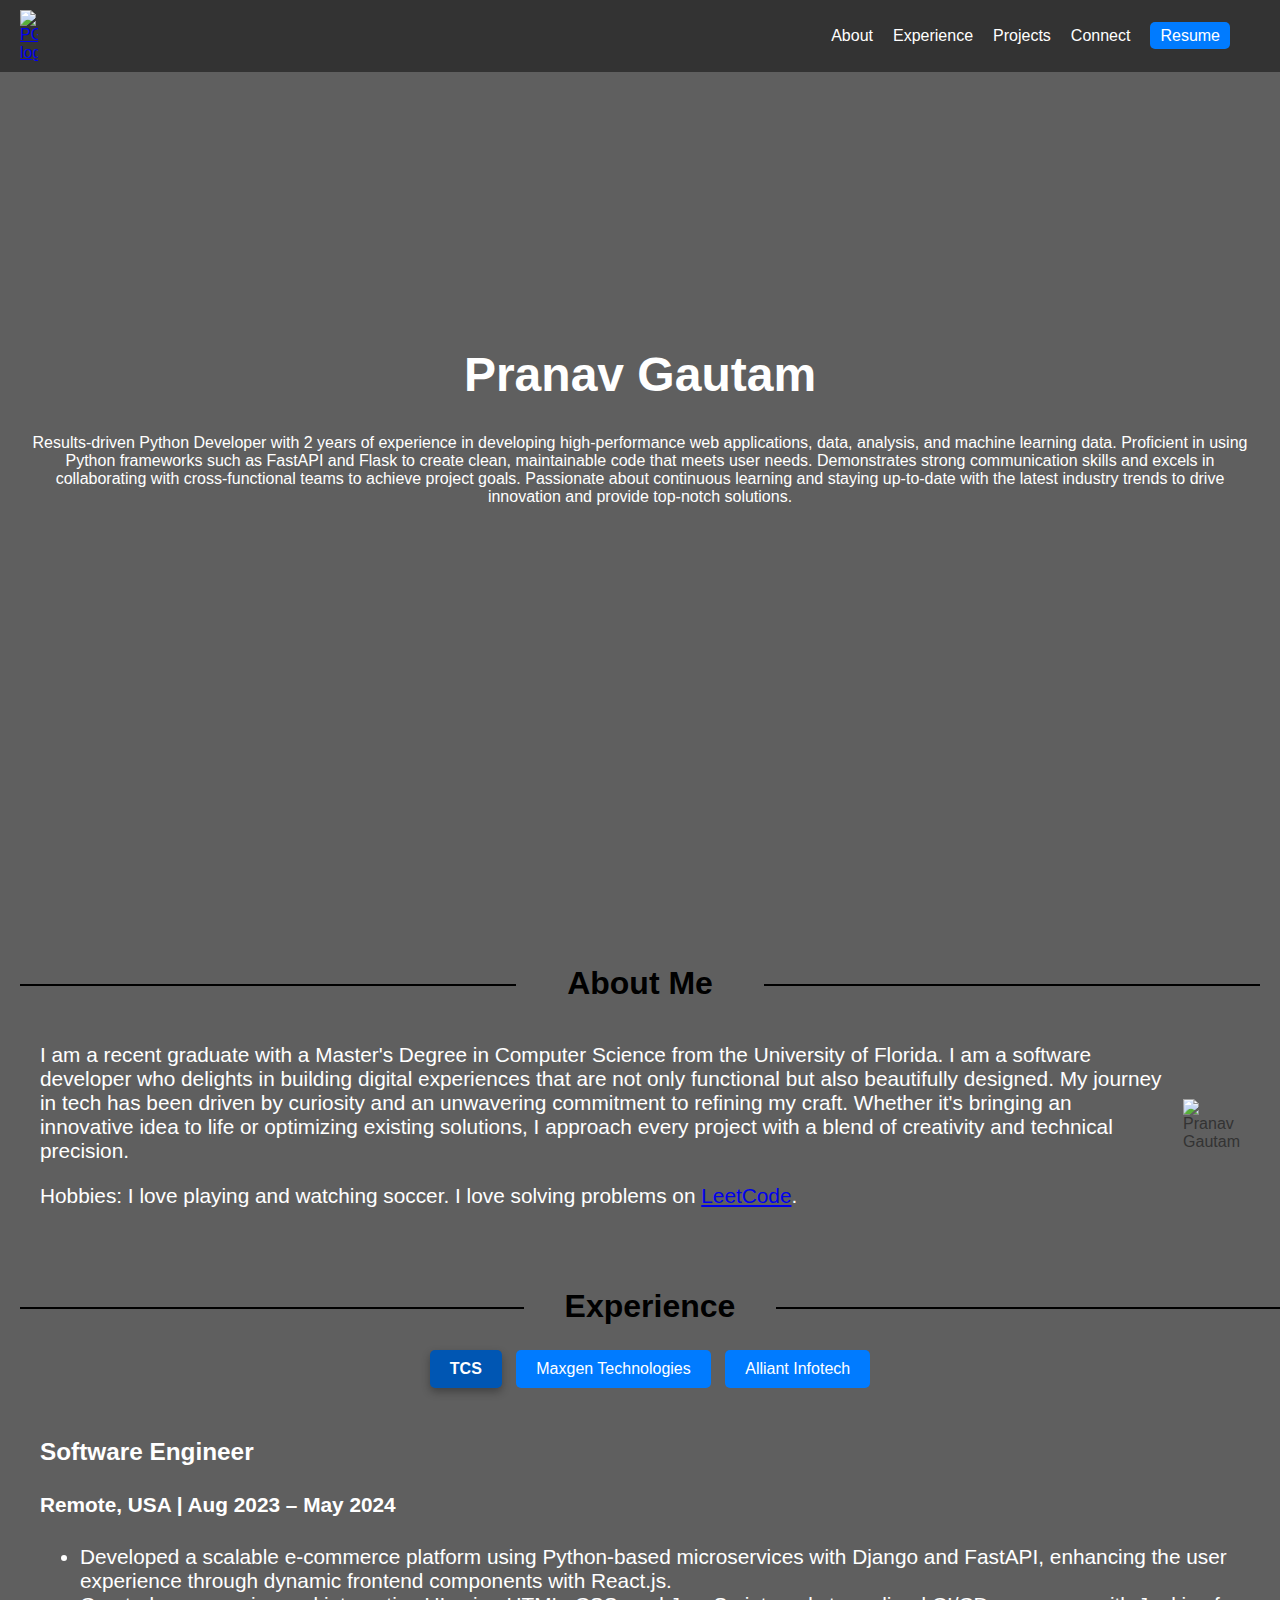
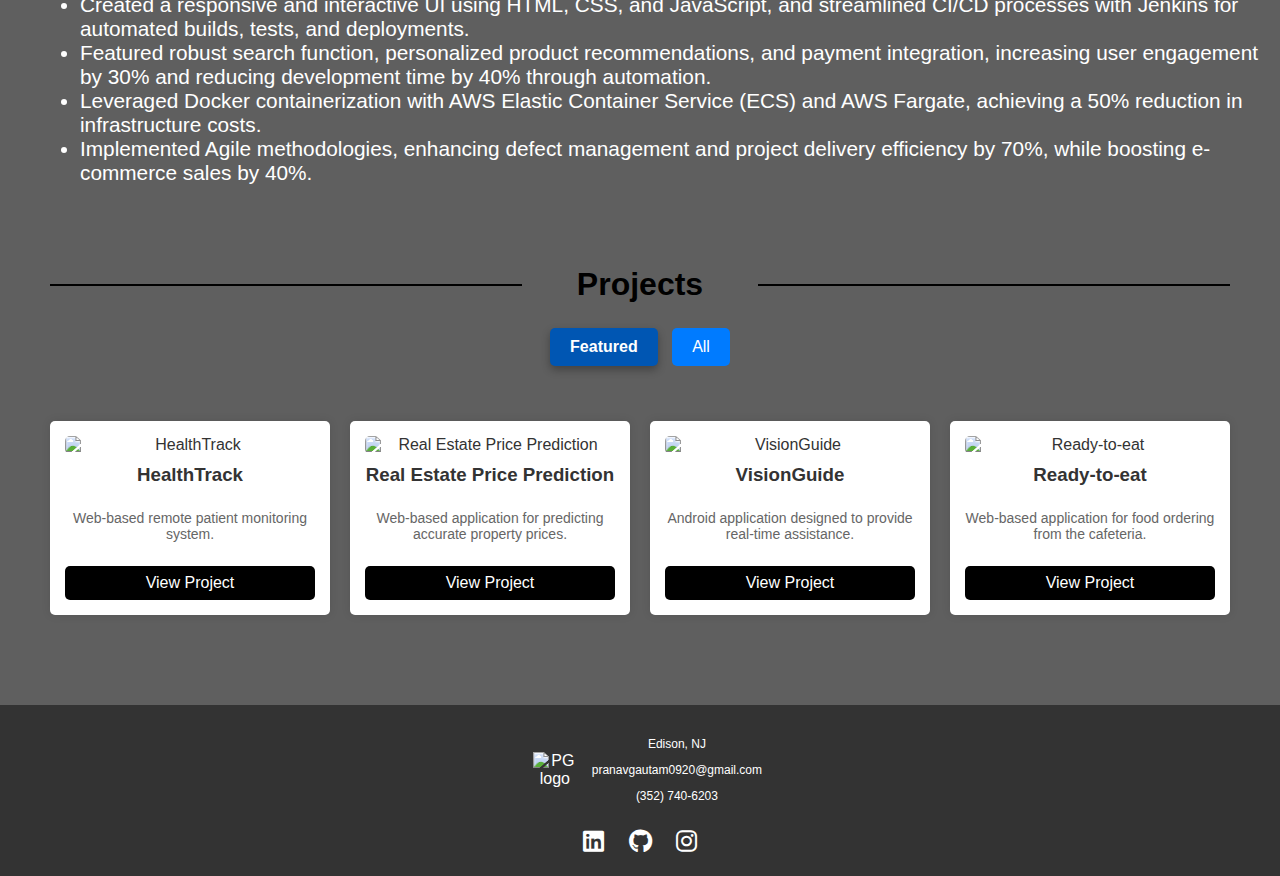
==== index.html @ 59b7bc76 "Added code and resume" ====
<!DOCTYPE html>
<html lang="en">
<head>
    <meta charset="UTF-8">
    <meta name="viewport" content="width=device-width, initial-scale=1.0">
    <title>Pranav Gautam</title>
    <link rel="stylesheet" href="styles.css">
    <link rel="stylesheet" href="https://cdnjs.cloudflare.com/ajax/libs/font-awesome/6.0.0-beta3/css/all.min.css">
    <link rel="icon" type="image/png" href="images/logo.png">
    <script src="scripts.js" defer></script>
    <script>
        // Define experience and projects content as a script
        const experiences = {
            tcs: `
                <div>
                    <h3>Software Engineer</h3>
                    <h4>Remote, USA | Aug 2023 – May 2024</h4>
                    <ul>
                        <li>Developed a scalable e-commerce platform using Python-based microservices with Django and FastAPI, enhancing the user experience through dynamic frontend components with React.js.</li>
                        <li>Created a responsive and interactive UI using HTML, CSS, and JavaScript, and streamlined CI/CD processes with Jenkins for automated builds, tests, and deployments.</li>
                        <li>Featured robust search function, personalized product recommendations, and payment integration, increasing user engagement by 30% and reducing development time by 40% through automation.</li>
                        <li>Leveraged Docker containerization with AWS Elastic Container Service (ECS) and AWS Fargate, achieving a 50% reduction in infrastructure costs.</li>
                        <li>Implemented Agile methodologies, enhancing defect management and project delivery efficiency by 70%, while boosting e-commerce sales by 40%.</li>
                    </ul>
                </div>
            `
        };

        document.addEventListener("DOMContentLoaded", function () {
            const experienceDetails = document.getElementById("experience-details");
            const projectDetails = document.getElementById("project-details");

            // Set default content for experience and projects
            experienceDetails.innerHTML = experiences.tcs; // Default experience
            projectDetails.innerHTML = projects.featured; // Default project

            // Event listeners for buttons
            const experienceButtons = document.querySelectorAll(".experience-btn");
            experienceButtons.forEach(button => {
                button.addEventListener("click", () => {
                    const experience = button.getAttribute("data-experience");
                    experienceDetails.innerHTML = experiences[experience] || "";
                });
            });

            const projectTabs = document.querySelectorAll(".project-tab");
            projectTabs.forEach(tab => {
                tab.addEventListener("click", () => {
                    const project = tab.getAttribute("data-project");
                    projectDetails.innerHTML = projects[project] || "";
                });
            });
        });
    </script>
</head>

<body>
    <header id="main-header">
        <!-- <a href="#top" id="logo">PG</a> -->
        <a href="#top"><img id="logo-img" src="images/logo.png" alt="PG logo"/></a>
        <nav>
            <ul>
                <li><a href="#about">About</a></li>
                <li><a href="#experience">Experience</a></li>
                <li><a href="#projects">Projects</a></li>
                <li><a href="connect.html">Connect</a></li>
                <li><a href="Pranav_Gautam_Resume.pdf" target="_blank" class="btn">Resume</a></li>
            </ul>
        </nav>
    </header>

    <main id="main-content">
        <section id="intro">
            <video autoplay muted loop id="background-video">
                <source src="videos/python-code.mp4" type="video/mp4">
                Your browser does not support the video tag.
            </video>
            <div class="intro-content">
                <h1>Pranav Gautam</h1>
                <p>Results-driven Python Developer with 2 years of experience in developing high-performance web applications, data, analysis, and machine learning data. Proficient in using Python frameworks such as FastAPI and Flask to create clean, maintainable code that meets user needs. Demonstrates strong communication skills and excels in collaborating with cross-functional teams to achieve project goals. Passionate about continuous learning and staying up-to-date with the latest industry trends to drive innovation and provide top-notch solutions.</p>
            </div>
        </section>

        <section id="about">
            <h2>About Me</h2>
            <div class="about-content">
                <div class="about-text">
                    <p>I am a recent graduate with a Master's Degree in Computer Science from the University of Florida. I am a software developer who delights in building digital experiences that are not only functional but also beautifully designed. My journey in tech has been driven by curiosity and an unwavering commitment to refining my craft. Whether it's bringing an innovative idea to life or optimizing existing solutions, I approach every project with a blend of creativity and technical precision.</p>
                    <p>Hobbies: I love playing and watching soccer. I love solving problems on <a href="https://leetcode.com/pranav_gautam9" target="_blank">LeetCode</a>.</p>
                </div>
                <div class="about-image">
                    <img src="images/headshot.png" alt="Pranav Gautam">
                </div>
            </div>
        </section>

        <section id="experience">
            <h2>Experience</h2>
            <div class="experience-nav">
                <button id="experience-tcs" class="experience-btn active" data-experience="tcs">TCS</button>
                <button id="experience-maxgen" class="experience-btn" data-experience="maxgen">Maxgen Technologies</button>
                <button id="experience-alliant" class="experience-btn" data-experience="alliant">Alliant Infotech</button>
            </div>
            <div id="experience-details">
                <!-- Default content set by inline JavaScript -->
            </div>
        </section>

        <section id="projects">
            
            <h2>Projects</h2>
                <div class="projects-buttons">
                    <button id="featured-projects-button" class="active">Featured</button>
                    <button id="all-projects-button">All</button>
                </div>
                    
                <!-- Featured Projects Section -->
                <div id="featured-projects" class="projects-grid">
                    <div class="project-card">
                        <img src="images/healthtrack.jpg" alt="HealthTrack">
                        <h3>HealthTrack</h3>
                        <p>Web-based remote patient monitoring system.</p>
                        <a href="https://github.com/pranav-gautam/healthtrack" target="_blank">View Project</a>
                    </div>
                    <div class="project-card">
                        <img src="images/realestate.jpg" alt="Real Estate Price Prediction">
                        <h3>Real Estate Price Prediction</h3>
                        <p>Web-based application for predicting accurate property prices.</p>
                        <a href="https://github.com/pranav-gautam/real-estate-price-prediction" target="_blank">View Project</a>
                    </div>
                    <div class="project-card">
                        <img src="images/visionguide.avif" alt="VisionGuide">
                        <h3>VisionGuide</h3>
                        <p>Android application designed to provide real-time assistance.</p>
                        <a href="https://github.com/pranav-gautam/visionguide" target="_blank">View Project</a>
                    </div>
                    <div class="project-card">
                        <img src="images/readytoeat.jpg" alt="Ready-to-eat">
                        <h3>Ready-to-eat</h3>
                        <p>Web-based application for food ordering from the cafeteria.</p>
                        <a href="https://github.com/pranav-gautam/ready-to-eat" target="_blank">View Project</a>
                    </div>
                </div>
                    
                <!-- All Projects Section -->
                <div id="all-projects" class="projects-grid" style="display: none;">
                    <div class="project-card">
                        <img src="images/healthtrack.jpg" alt="HealthTrack">
                        <h3>HealthTrack</h3>
                        <p>Web-based remote patient monitoring system.</p>
                        <a href="https://github.com/pranav-gautam/healthtrack" target="_blank">View Project</a>
                    </div>
                    <div class="project-card">
                        <img src="images/gatortaxi.png" alt="GatorTaxi">
                        <h3>GatorTaxi</h3>
                        <p>Software to efficiently manage ride requests.</p>
                        <a href="https://github.com/pranav-gautam/gator-taxi" target="_blank">View Project</a>
                    </div>
                    <div class="project-card">
                        <img src="images/twitterclone.png" alt="Twitter Clone">
                        <h3>Twitter Clone</h3>
                        <p>Social-media platform designed to emulate the functionality of Twitter.</p>
                        <a href="https://github.com/pranav-gautam/twitter-clone" target="_blank">View Project</a>
                    </div>
                    <div class="project-card">
                        <img src="images/bitcoinminer.png" alt="Bitcoin Miner">
                        <h3>Bitcoin Miner</h3>
                        <p>A distributed computing program to stress test a bitcoin mining server.</p>
                        <a href="https://github.com/pranav-gautam/bitcoin-miner" target="_blank">View Project</a>
                    </div>
                    <div class="project-card">
                        <img src="images/realestate.jpg" alt="Real Estate Price Prediction">
                        <h3>Real Estate Price Prediction</h3>
                        <p>Web-based application for predicting accurate property prices.</p>
                        <a href="https://github.com/pranav-gautam/real-estate-price-prediction" target="_blank">View Project</a>
                    </div>
                    <div class="project-card">
                        <img src="images/visionguide.avif" alt="VisionGuide">
                        <h3>VisionGuide</h3>
                        <p>Android application designed to provide real-time assistance.</p>
                        <a href="https://github.com/pranav-gautam/visionguide" target="_blank">View Project</a>
                    </div>
                    <div class="project-card">
                        <img src="images/readytoeat.jpg" alt="Ready-to-eat">
                        <h3>Ready-to-eat</h3>
                        <p>Web-based application for food ordering from the cafeteria.</p>
                        <a href="https://github.com/pranav-gautam/ready-to-eat" target="_blank">View Project</a>
                    </div>
                    <div class="project-card">
                        <img src="images/coursecalendar.jpg" alt="Course Calendar">
                        <h3>Course Calendar</h3>
                        <p>Web application for students to manage class schedules.</p>
                        <a href="https://github.com/pranav-gautam/coursecalendar" target="_blank">View Project</a>
                    </div>
                </div>
        </section>
    </main>


    <footer>
        <div class="footer-container">
            <div class="footer-card">
                <!-- <a id="footer-logo">PG</a> -->
                <img id="footer-logo-img" src="images/logo.png" alt="PG logo"/>
            </div>
            <div class="footer-card">
                <p>Edison, NJ</p>
                <p>pranavgautam0920@gmail.com</p>
                <p>(352) 740-6203</p>
            </div>
        </div>
        <div class="footer-social-links">
            <a href="https://www.linkedin.com/in/pranav-gautam9/" target="_blank" aria-label="LinkedIn"><i class="fab fa-linkedin"></i></a>
            <a href="https://github.com/pranav-gautam" target="_blank" aria-label="GitHub"><i class="fab fa-github"></i></a>
            <a href="https://www.instagram.com/pranav_gautam/" target="_blank" aria-label="Instagram"><i class="fab fa-instagram"></i></a>
        </div>
    </footer>
</body>
</html>
---- styles.css ----
/* General styles */
body {
    font-family: Arial, sans-serif;
    margin: 0;
    padding: 0;
    color: #333;
    background-color: #5f5f5f;
    overflow-x: hidden; /* Prevent horizontal scrollbar */
}

header {
    position: fixed;
    top: 0;
    width: 100%;
    display: flex;
    justify-content: space-between;
    align-items: center;
    padding: 10px 20px;
    background-color: #333;
    color: #fff;
    z-index: 1000;
    box-sizing: border-box;
}

header a#logo{
    text-decoration: none;
    color: #fff;
    font-size: 36px;
}

footer a#footer-logo{
    text-decoration: none;
    color: #FFF;
    font-size: 48px;
}

#logo-img{
    max-width: 25%;
    max-height: 22.5%
}

#footer-logo-img{
    max-width: 60%;
    max-height: 60%   
}

nav {
    display: flex;
    justify-content: flex-end;
    align-items: center;
    flex-grow: 1;
    margin-right: 20px;
}

nav ul {
    list-style-type: none;
    margin: 0;
    padding: 0;
    display: flex;
}

nav ul li {
    margin: 0 10px;
}

nav ul li a {
    text-decoration: none;
    color: #fff;
}

nav ul li .btn {
    background-color: #007bff;
    color: #fff;
    padding: 5px 10px;
    border-radius: 5px;
}

main {
    padding: 0;
}

main section {
    margin-bottom: 40px;
    padding-left: 20px; /* Added padding for left side */
}

h1, h2 {
    color: #333;
}

#intro {
    position: relative;
    text-align: center;
    padding: 0;
    color: #fff;
    height: 100vh;
    width: 100vw;
    overflow: hidden;
    margin: 0;
    display: flex;
    align-items: center;
    justify-content: center;
}

#background-video {
    position: absolute;
    top: 0;
    left: 0;
    width: 100%;
    height: 100%;
    object-fit: cover;
    opacity: 0.75;
    z-index: -1;
}

.intro-content {
    position: relative;
    z-index: 1;
    padding: 20px;
    border-radius: 10px;
    margin-top: -5%; 
}

.intro-content h1 {
    color: #fff;
    font-size: 3rem;
}

#about {
    padding: 40px 20px;
    margin-top: 5px;
    align-items: center;
    justify-content: space-between;
    flex-wrap: wrap; 
    margin-bottom: 20px;
}

.about-content {
    display: flex;
    align-items: center;
    justify-content: space-between;
    width: 100%;
    margin-left: 20px;
}

.about-text {
    color: #fff; 
    font-size: 130%;
}

.about-image {
    max-width: 20%;
    margin-left: 20px; 
    margin-right: 40px; 
}

.about-image img {
    width: 100%;
    height: auto;
}

.social-links a, .footer-social-links a {
    color: #333;
    text-decoration: none;
    font-size: 24px;
    margin: 0 10px;
}

social-links a:hover, .footer-social-links a:hover {
    color: #007bff;
}

footer {
    text-align: center;
    padding: 20px;
    background-color: #333; /* Footer background color */
    color: #fff; /* Text color */
}

footer #footer-logo {
    text-decoration: none;
    color: #fff;
    font-size: 24px;
}

footer .footer-social-links a {
    color: #fff; /* Icon color */
    text-decoration: none;
    font-size: 24px;
    margin: 0 10px;
}

footer .footer-social-links a:hover {
    color: #007bff; /* Icon color on hover */
}

@media (max-width: 768px) {
    footer {
        padding: 10px;
    }

    footer .footer-social-links a {
        font-size: 20px;
    }
}

/* Contact form */
#contact-form {
    max-width: 600px;
    margin: 0 auto;
    text-align: left;
}

#contact-form form {
    display: flex;
    flex-direction: column;
}

#contact-form label {
    text-align: left;
}

#contact-form input, #contact-form textarea {
    margin-bottom: 10px;
    padding: 10px;
    border: 1px solid #ccc;
    border-radius: 5px;
}

#contact-form button.btn {
    background-color: #007bff;
    color: #fff;
    padding: 10px;
    border: none;
    border-radius: 5px;
    cursor: pointer;
    width: 100px;
}

#contact-form button.btn:hover {
    background-color: #0056b3;
}

@media screen and (max-width: 768px) {
    header {
        flex-direction: column;
    }

    nav {
        flex-direction: column;
    }

    .intro-content {
        padding: 10px;
    }

    #intro {
        height: auto;
    }
}

/* Centralized and styled headings */
#about h2, #experience h2, #projects h2 {
    position: relative;
    text-align: center;
    margin: 20px 0; /* Adjust top and bottom margins */
    font-size: 200%; /* Increase font size by 200% */
    color: #000; /* Heading color */
}

/* Add lines before and after the heading */
#about h2::before,
#about h2::after,
#experience h2::before,
#experience h2::after,
#projects h2::before,
#projects h2::after {
    content: "";
    position: absolute;
    top: 50%;
    width: 40%; /* Adjust line width as needed */
    height: 2px; /* Line thickness */
    background: #000; /* Line color */
}

#about h2::before,
#experience h2::before,
#projects h2::before {
    left: 0;
}

#about h2::after,
#experience h2::after,
#projects h2::after {
    right: 0;
}

/* Styles for Experience and Projects content */
#experience-details, #project-details {
    color: #fff; 
    font-size: 130%;
    padding: 20px;
}

/* General button styling */
button.experience-btn{
    background-color: #007bff; /* Button background color */
    color: #fff; /* Button text color */
    border: none;
    padding: 10px 20px;
    margin: 5px;
    border-radius: 5px;
    cursor: pointer;
    font-size: 16px;
    transition: background-color 0.3s, box-shadow 0.3s;
}

button.experience-btn:hover,
button.project-tab:hover {
    background-color: #0056b3; /* Darker shade on hover */
    box-shadow: 0 4px 8px rgba(0, 0, 0, 0.2); /* Shadow on hover */
}

/* Active button styling */
button.active {
    background-color: #0056b3; /* Different color for active button */
    font-weight: bold;
    box-shadow: 0 4px 8px rgba(0, 0, 0, 0.3); /* Enhanced shadow for active state */
}

#projects {
    padding: 50px;
}

.projects-buttons {
    text-align: center;
    margin-bottom: 20px;
}

.projects-buttons button {
    padding: 10px 20px;
    margin: 5px;
    border: none;
    background-color: #007BFF;
    color: white;
    cursor: pointer;
    font-size: 16px;
    border-radius: 5px;
}

.projects-buttons button.active {
    background-color: #0056b3;
}

.projects-grid {
    display: grid;
    grid-template-columns: repeat(auto-fill, minmax(250px, 1fr));
    gap: 20px;
}

.project-card {
    display: flex;
    flex-direction: column;
    justify-content: space-between;
    background-color: #ffffff;
    padding: 15px;
    border-radius: 5px;
    box-shadow: 0 0 10px rgba(0, 0, 0, 0.1);
    text-align: center;
    margin-top: 30px;
}

.project-card img {
    max-width: 100%;
    height: auto;
    border-radius: 5px;
}

.project-card h3 {
    margin: 10px 0;
}

.project-card p {
    font-size: 14px;
    color: #666666;
}

.project-card a {
    display: inline-block;
    margin-top: 10px;
    padding: 8px 16px;
    background-color: #000;
    color: white;
    text-decoration: none;
    border-radius: 5px;
}

.project-card a:hover {
    background-color: #0056b3;
}

#projects {
    padding-top: 0px; /* Reduce padding to decrease gap */
    margin-top: 0; /* Remove any unnecessary margin */
}

.experience-nav{
    text-align: center;
}

.footer-container {
    display: flex;
    justify-content: center;
    align-items: center;
    margin-bottom: 13px;
}

.footer-card {
    text-align: center;
}

.connect-container{
    display: flex;
    justify-content: center;
    align-items: center;
    gap: 50px; 

}

.connect-card{
    text-align: left;
}

.connect-card form{
    width: 300px;
}

.footer-card p{
    font-size: 12px;
}

#connect-content {
    color: #FFF;
    padding-top: 80px; 
    margin-bottom: 80px; 
}

#form-label {
    margin-bottom: 10px;
}
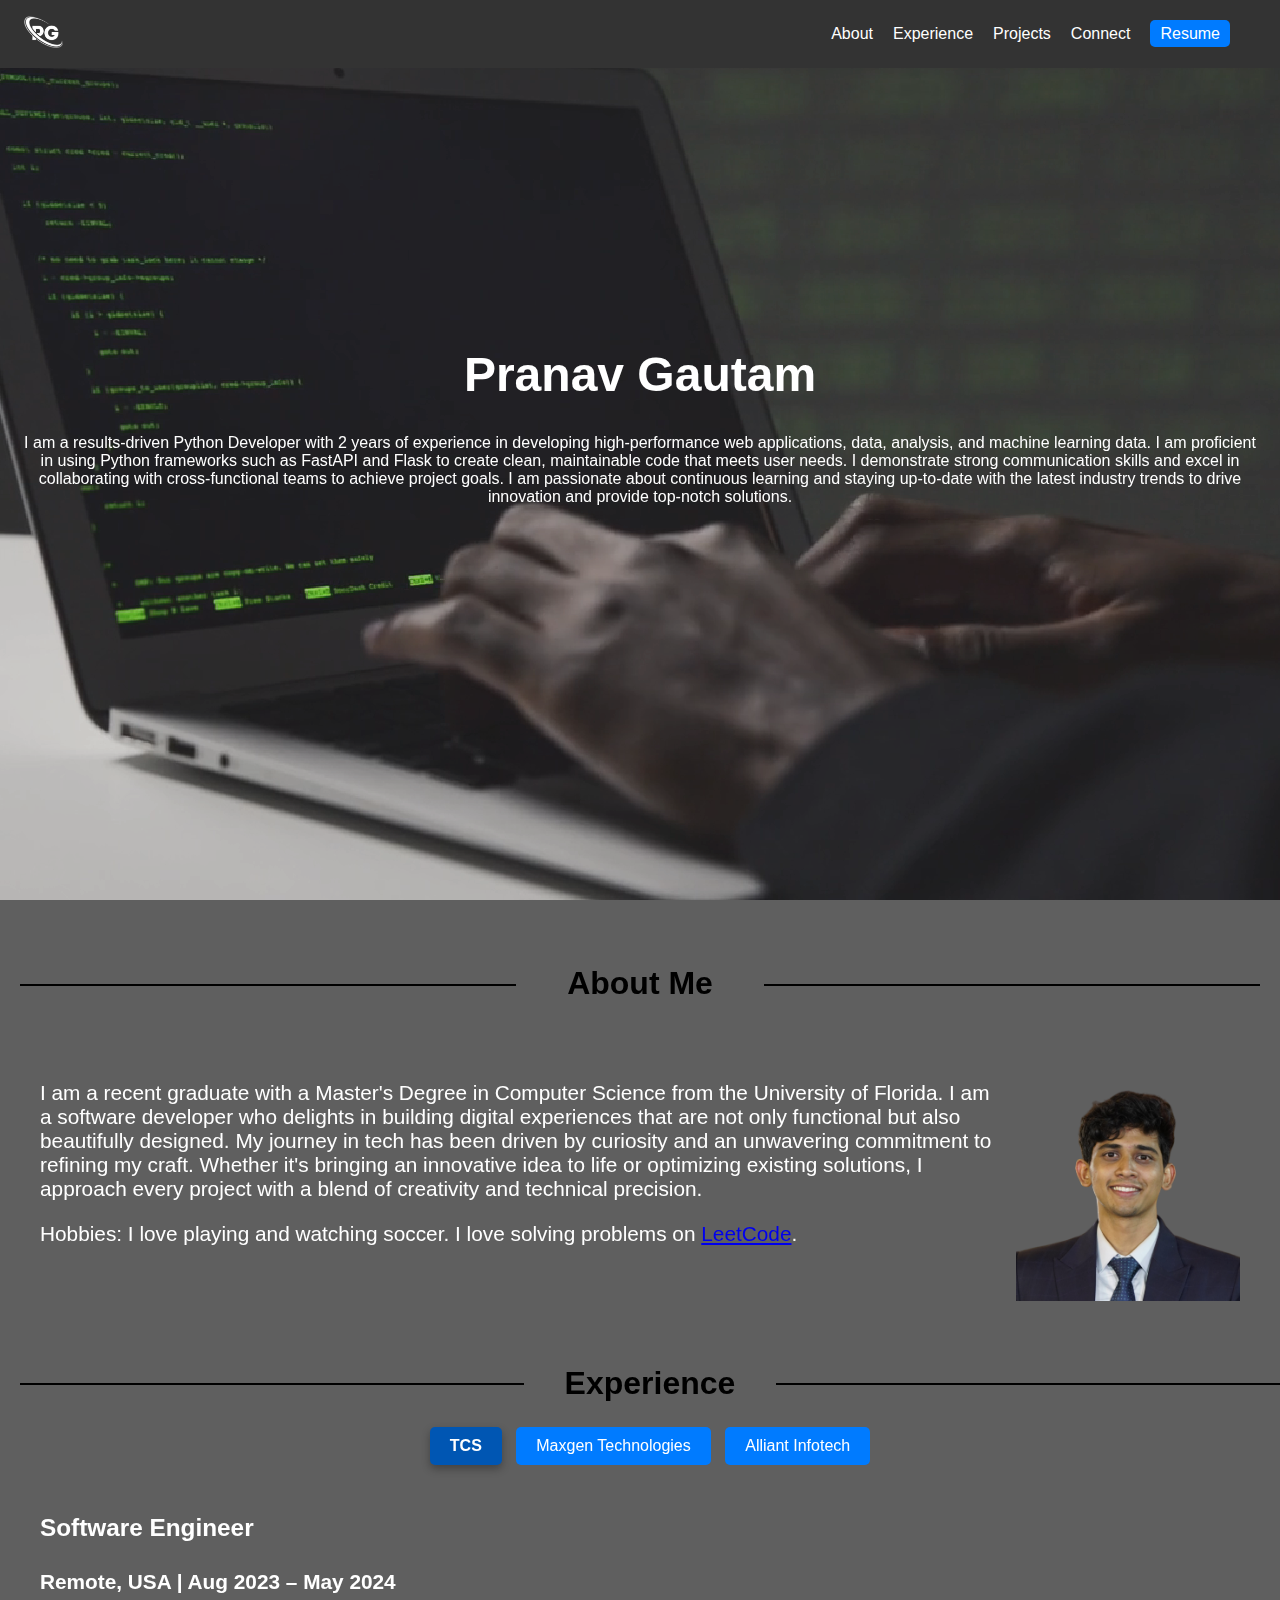
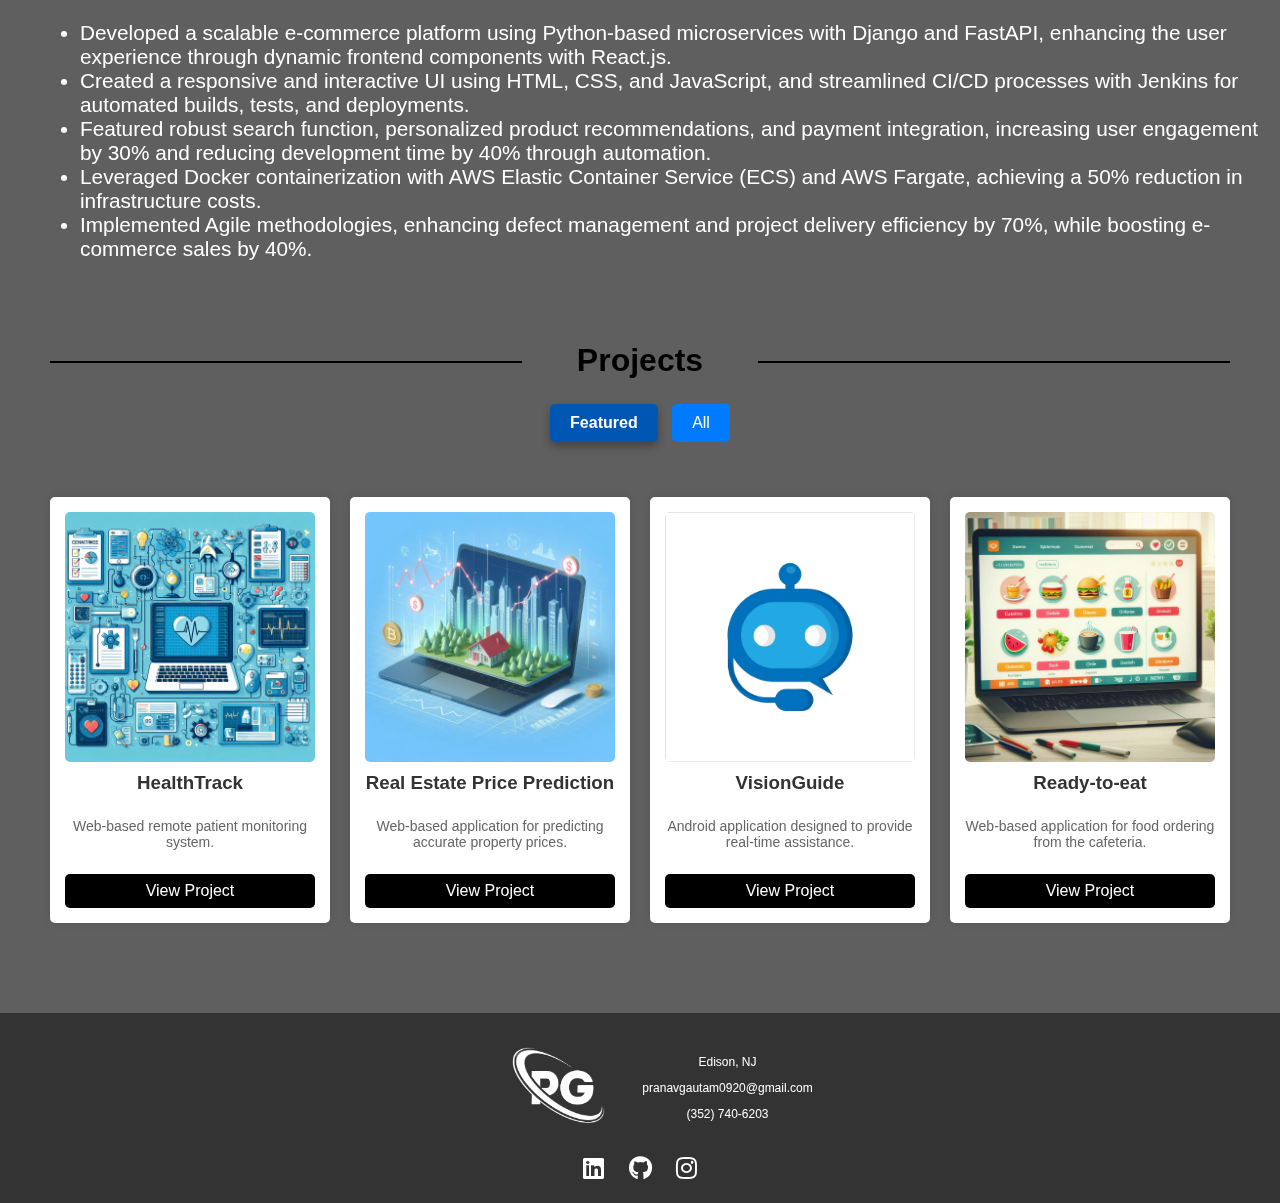
==== commit d0a60a22: "Updated summary in main" ====
--- a/index.html
+++ b/index.html
@@ -77,7 +77,7 @@
             </video>
             <div class="intro-content">
                 <h1>Pranav Gautam</h1>
-                <p>Results-driven Python Developer with 2 years of experience in developing high-performance web applications, data, analysis, and machine learning data. Proficient in using Python frameworks such as FastAPI and Flask to create clean, maintainable code that meets user needs. Demonstrates strong communication skills and excels in collaborating with cross-functional teams to achieve project goals. Passionate about continuous learning and staying up-to-date with the latest industry trends to drive innovation and provide top-notch solutions.</p>
+                <p>I am a results-driven Python Developer with 2 years of experience in developing high-performance web applications, data, analysis, and machine learning data. I am proficient in using Python frameworks such as FastAPI and Flask to create clean, maintainable code that meets user needs. I demonstrate strong communication skills and excel in collaborating with cross-functional teams to achieve project goals. I am passionate about continuous learning and staying up-to-date with the latest industry trends to drive innovation and provide top-notch solutions.</p>
             </div>
         </section>
 
--- a/styles.css
+++ b/styles.css
@@ -66,6 +66,7 @@
 nav ul li a {
     text-decoration: none;
     color: #fff;
+    transition: color 0.3s ease, transform 0.3s ease;
 }
 
 nav ul li .btn {
@@ -73,6 +74,23 @@
     color: #fff;
     padding: 5px 10px;
     border-radius: 5px;
+}
+
+nav ul li a:hover {
+    color: #007bff; /* Change text color on hover */
+    transform: scale(1.1); /* Slightly enlarge the text */
+}
+
+/* Optional: Add a border or underline effect on hover */
+nav ul li a:hover {
+    border-bottom: 2px solid #007bff; /* Add underline effect */
+    padding-bottom: 2px; /* Adjust padding to fit the border */
+}
+
+/* Add hover effect for buttons (if any) */
+nav ul li .btn:hover {
+    background-color: #0056b3; /* Darker shade on hover */
+    transform: scale(1.05); /* Slightly enlarge the button */
 }
 
 main {
@@ -194,15 +212,7 @@
     color: #007bff; /* Icon color on hover */
 }
 
-@media (max-width: 768px) {
-    footer {
-        padding: 10px;
-    }
-
-    footer .footer-social-links a {
-        font-size: 20px;
-    }
-}
+
 
 /* Contact form */
 #contact-form {
@@ -241,13 +251,61 @@
     background-color: #0056b3;
 }
 
-@media screen and (max-width: 768px) {
+/* General mobile styles */
+@media (max-width: 768px) {
+    body {
+        font-size: 16px; /* Adjust base font size */
+    }
+
     header {
         flex-direction: column;
+        align-items: center;
+        padding: 10px;
+    }
+
+
+    header #logo-img,
+    footer #footer-logo-img {
+        display: block;
+        margin: 0 auto;
+    }
+
+    footer {
+        text-align: center;
     }
 
     nav {
-        flex-direction: column;
+        margin-right: 0;
+    }
+
+    nav ul {
+        flex-direction: row;
+        gap: 10px;
+        align-items: center;
+    }
+
+    nav ul li {
+        margin: 5px 0;
+    }
+
+    main {
+        padding: 0;
+        margin-top: 75px; /* Adjust this value based on header height */
+    }
+
+    #background-video {
+        position: absolute;
+        top: 0;
+        left: 0;
+        width: 100%;
+        height: 100%;
+        object-fit: cover;
+        opacity: 0.75;
+        z-index: -1;
+    }
+
+    #connect-card{
+        margin-left: 10px;
     }
 
     .intro-content {
@@ -257,7 +315,263 @@
     #intro {
         height: auto;
     }
-}
+
+    .about-content {
+        flex-direction: column;
+        align-items: center;
+        margin-left: 0;
+    }
+
+    .about-image {
+        max-width: 50%;
+        margin-left: 0;
+        margin-right: 0;
+    }
+
+    .about-text{
+        text-align: center;
+        font-size: 1rem;
+    }
+
+    .social-links a, .footer-social-links a {
+        font-size: 20px;
+    }
+
+    #contact-form {
+        width: 100%;
+        padding: 0 10px;
+    }
+
+    #contact-form button.btn {
+        width: 100%;
+        padding: 12px;
+    }
+
+    .footer-container {
+        flex-direction: column;
+        align-items: center;
+    }
+
+    .connect-container {
+        flex-direction: column;
+    }
+
+    .connect-card {
+        text-align: center;
+    }
+
+    #about h2::before,
+    #about h2::after,
+    #experience h2::before,
+    #experience h2::after,
+    #projects h2::before,
+    #projects h2::after {
+        display: none;
+    }
+
+    #about h2, #experience h2, #projects h2 {
+        text-decoration-line: overline underline; 
+    }
+
+    #experience-details {
+        font-size: 1rem; /* Reduce font size */
+        color: #fff; /* Ensure text color is readable */
+    }
+
+    #experience-details h3 {
+        font-size: 1.4rem; /* Adjust heading size for better readability */
+        margin: 10px 0; /* Add spacing around headings */
+    }
+
+    #experience-details h4 {
+        font-size: 1.2rem; /* Adjust subheading size */
+        margin: 5px 0; /* Add spacing around subheadings */
+    }
+
+    #experience-details ul {
+        font-size: 1rem; /* Adjust list item font size */
+        padding-left: 20px; /* Add padding for list items */
+    }
+
+    #experience-details ul li {
+        margin-bottom: 10px; /* Add spacing between list items */
+    }
+
+    html {
+        scroll-behavior: smooth; /* Smooth scrolling effect */
+    }
+
+    :root {
+        scroll-padding-top: 60px; /* Adjust this value based on the header height */
+    }
+
+    /*.projects-grid {
+        grid-template-columns: repeat(2, 1fr) !important; 
+        gap: 10px; 
+    }*/
+}
+
+/* For very small devices like phones in portrait mode */
+@media (max-width: 480px) {
+    body {
+        font-size: 16px; /* Adjust base font size */
+    }
+
+    header {
+        flex-direction: column;
+        align-items: center;
+        padding: 10px;
+    }
+
+
+    header #logo-img,
+    footer #footer-logo-img {
+        display: block;
+        margin: 0 auto;
+    }
+
+    footer {
+        text-align: center;
+    }
+    
+    nav {
+        margin-right: 0;
+    }
+
+    nav ul {
+        flex-direction: row;
+        gap: 10px;
+        align-items: center;
+    }
+
+    nav ul li {
+        margin: 5px 0;
+    }
+
+    main {
+        padding: 0;
+        margin-top: 75px; /* Adjust this value based on header height */
+    }
+
+    #background-video {
+        position: absolute;
+        top: 0;
+        left: 0;
+        width: 100%;
+        height: 100%;
+        object-fit: cover;
+        opacity: 0.75;
+        z-index: -1;
+    }
+
+    #connect-card{
+        margin-left: 10px;
+    }
+
+    .intro-content {
+        padding: 10px;
+    }
+
+    #intro {
+        height: auto;
+    }
+
+    .about-content {
+        flex-direction: column;
+        align-items: center;
+        margin-left: 0;
+    }
+
+    .about-image {
+        max-width: 50%;
+        margin-left: 0;
+        margin-right: 0;
+    }
+
+    .about-text{
+        text-align: center;
+        font-size: 1rem;
+    }
+
+    .social-links a, .footer-social-links a {
+        font-size: 20px;
+    }
+
+
+    #contact-form {
+        width: 100%;
+        padding: 0 10px;
+    }
+
+    #contact-form button.btn {
+        width: 100%;
+        padding: 12px;
+    }
+
+    .footer-container {
+        flex-direction: column;
+        align-items: center;
+    }
+
+    .connect-container {
+        flex-direction: column;
+    }
+
+    .connect-card {
+        text-align: center;
+    }
+
+    #about h2::before,
+    #about h2::after,
+    #experience h2::before,
+    #experience h2::after,
+    #projects h2::before,
+    #projects h2::after {
+        display: none;
+    }
+
+    #about h2, #experience h2, #projects h2 {
+        text-decoration-line: overline underline; 
+    }
+
+    #experience-details {
+        font-size: 1rem; /* Reduce font size */
+        color: #fff; /* Ensure text color is readable */
+    }
+
+    #experience-details h3 {
+        font-size: 1.4rem; /* Adjust heading size for better readability */
+        margin: 10px 0; /* Add spacing around headings */
+    }
+
+    #experience-details h4 {
+        font-size: 1.2rem; /* Adjust subheading size */
+        margin: 5px 0; /* Add spacing around subheadings */
+    }
+
+    #experience-details ul {
+        font-size: 1rem; /* Adjust list item font size */
+        padding-left: 20px; /* Add padding for list items */
+    }
+
+    #experience-details ul li {
+        margin-bottom: 10px; /* Add spacing between list items */
+    }
+
+    html {
+        scroll-behavior: smooth; /* Smooth scrolling effect */
+    }
+
+    :root {
+        scroll-padding-top: 60px; /* Adjust this value based on the header height */
+    }
+
+    /*.projects-grid {
+        grid-template-columns: repeat(2, 1fr) !important; 
+        gap: 10px; 
+    }*/
+}
+
 
 /* Centralized and styled headings */
 #about h2, #experience h2, #projects h2 {
@@ -315,8 +629,8 @@
     transition: background-color 0.3s, box-shadow 0.3s;
 }
 
-button.experience-btn:hover,
-button.project-tab:hover {
+button.experience-btn:hover
+{
     background-color: #0056b3; /* Darker shade on hover */
     box-shadow: 0 4px 8px rgba(0, 0, 0, 0.2); /* Shadow on hover */
 }
@@ -345,11 +659,17 @@
     color: white;
     cursor: pointer;
     font-size: 16px;
+    transition: background-color 0.3s, box-shadow 0.3s;
     border-radius: 5px;
 }
 
 .projects-buttons button.active {
     background-color: #0056b3;
+}
+
+.projects-buttons button:hover {
+    background-color: #0056b3;
+    box-shadow: 0 4px 8px rgba(0, 0, 0, 0.2);
 }
 
 .projects-grid {
@@ -448,3 +768,35 @@
 #form-label {
     margin-bottom: 10px;
 }
+
+#splash-screen {
+    position: fixed;
+    top: 0;
+    left: 0;
+    width: 100%;
+    height: 100%;
+    background-color: #5f5f5f; /* Gray background */
+    display: flex;
+    justify-content: center;
+    align-items: center;
+    z-index: 9999; /* Ensure splash is above all content */
+    transition: opacity 1s, visibility 1s; /* Transition for fade-out effect */
+}
+
+#splash-screen.hidden {
+    opacity: 0;
+    visibility: hidden;
+}
+
+#logo-splash img {
+    width: 150px; /* Adjust size as needed */
+    height: auto;
+}
+
+html {
+    scroll-behavior: smooth; /* Smooth scrolling effect */
+}
+
+:root {
+    scroll-padding-top: 60px; /* Adjust this value based on the header height */
+}
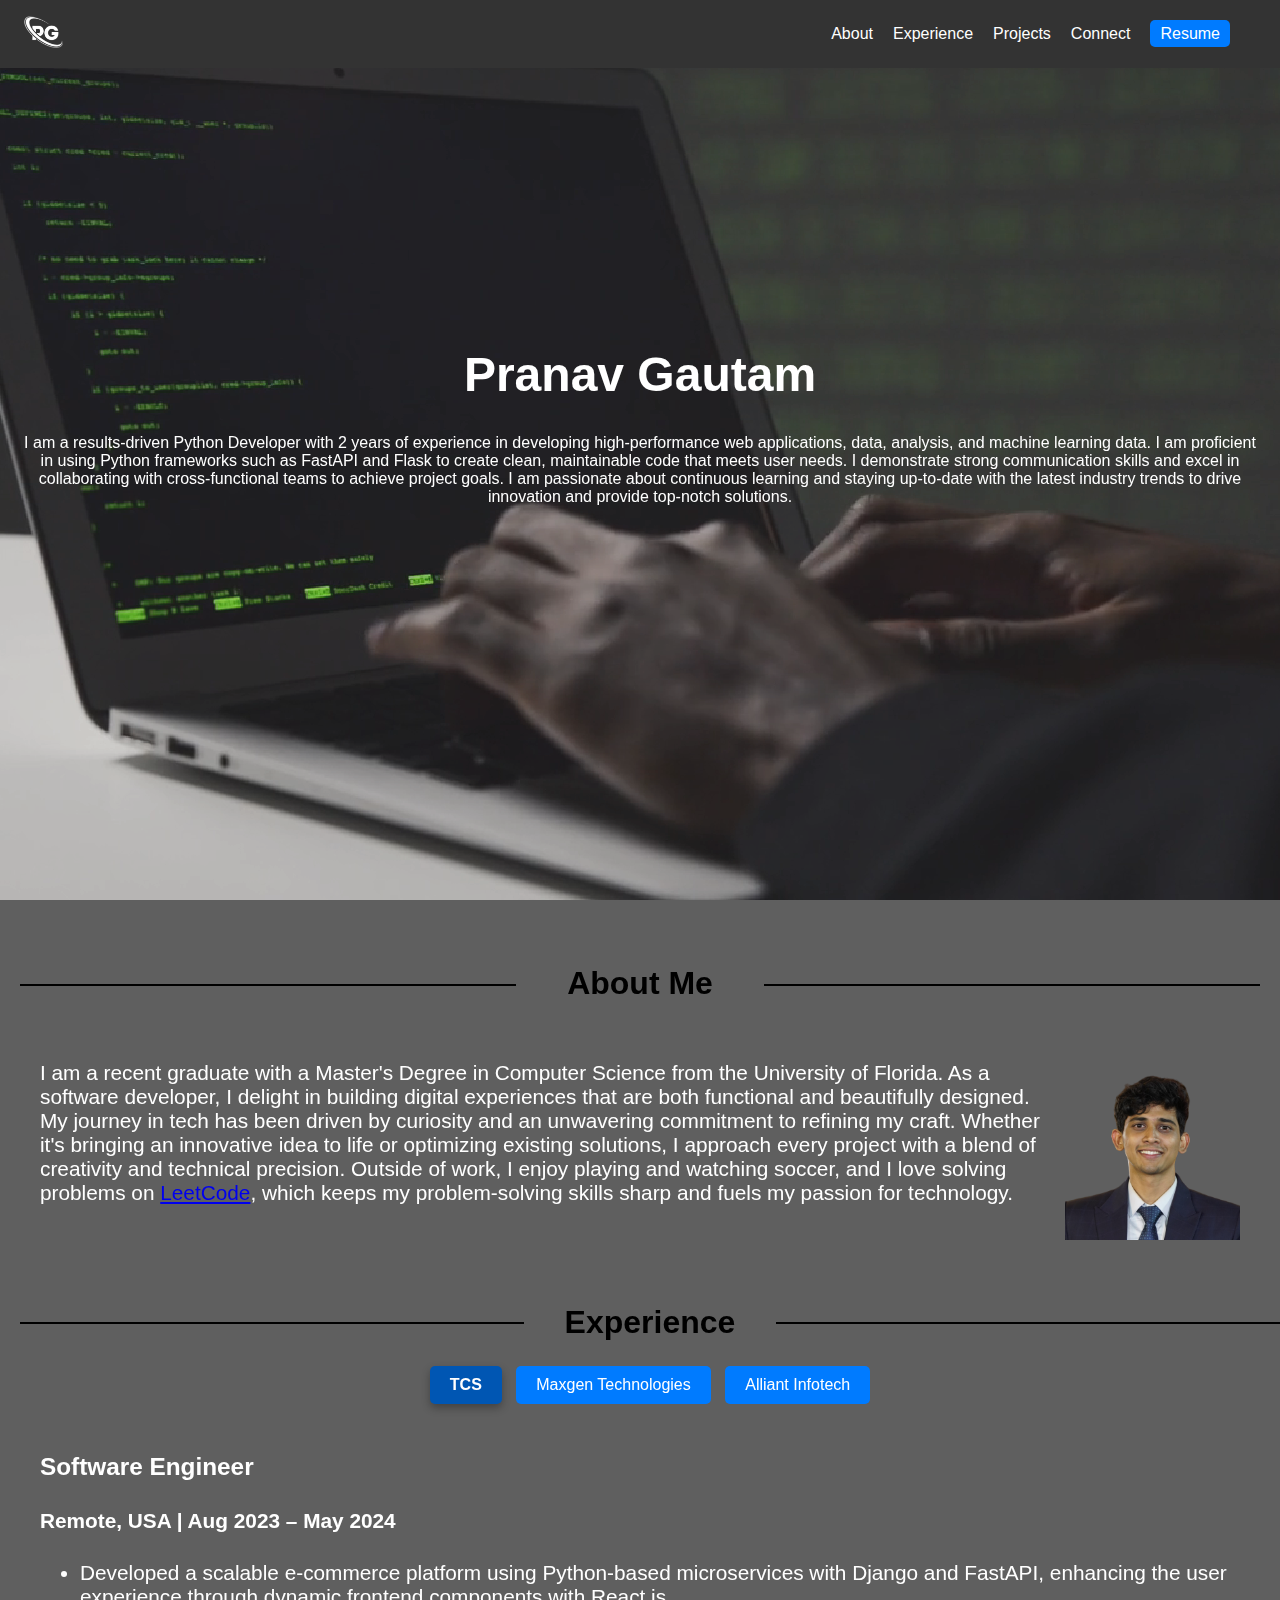
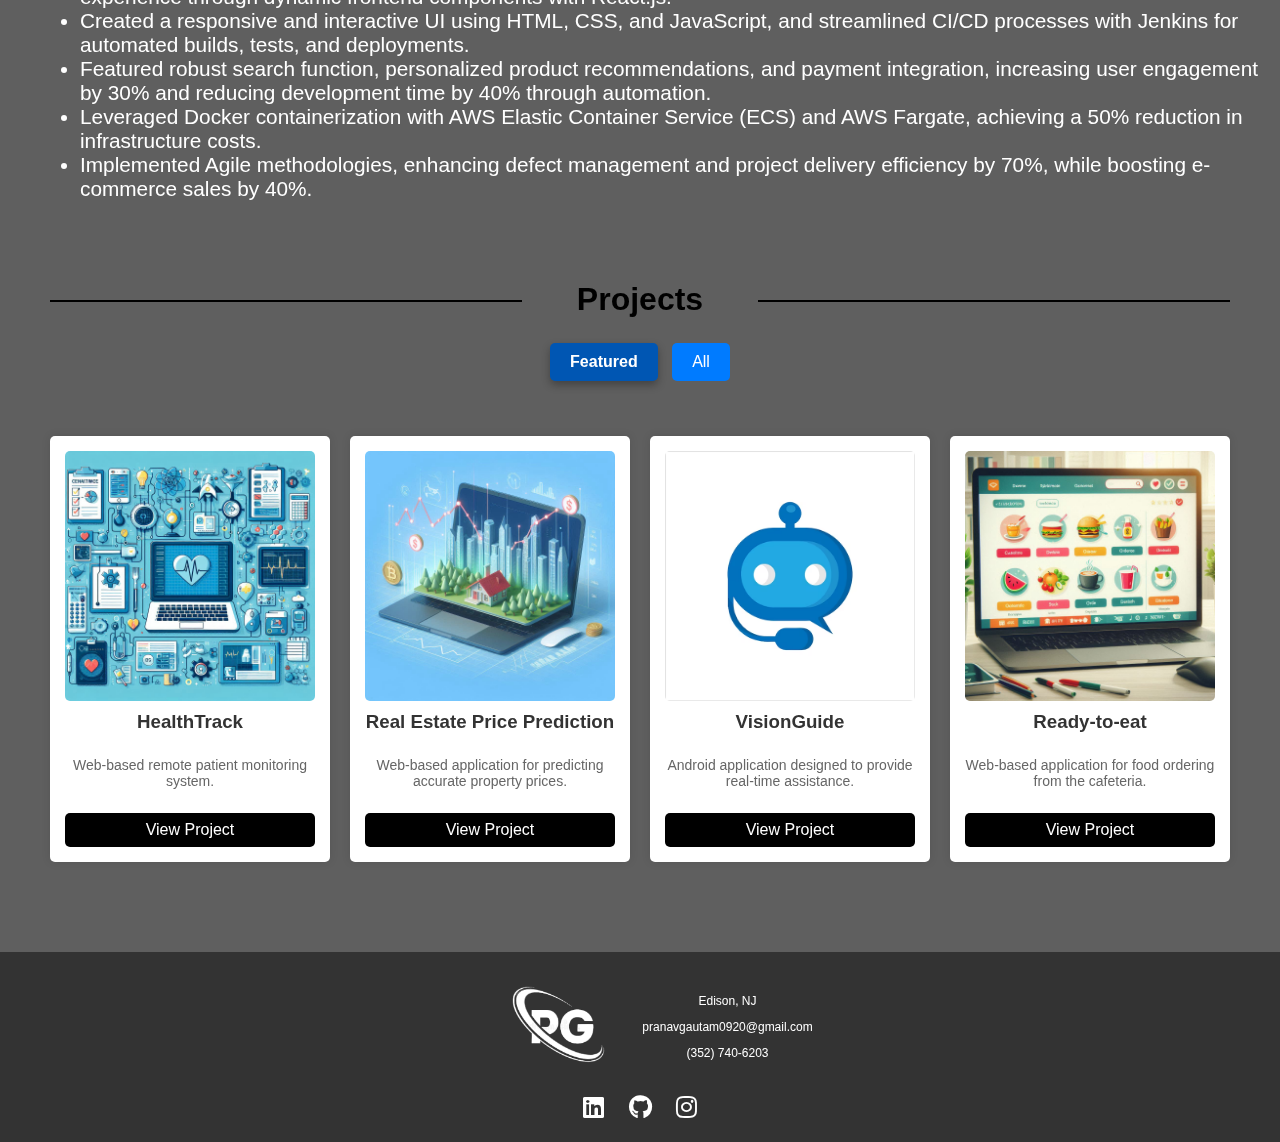
==== commit 4e666df0: "Update About Me in index.html" ====
--- a/index.html
+++ b/index.html
@@ -85,8 +85,7 @@
             <h2>About Me</h2>
             <div class="about-content">
                 <div class="about-text">
-                    <p>I am a recent graduate with a Master's Degree in Computer Science from the University of Florida. I am a software developer who delights in building digital experiences that are not only functional but also beautifully designed. My journey in tech has been driven by curiosity and an unwavering commitment to refining my craft. Whether it's bringing an innovative idea to life or optimizing existing solutions, I approach every project with a blend of creativity and technical precision.</p>
-                    <p>Hobbies: I love playing and watching soccer. I love solving problems on <a href="https://leetcode.com/pranav_gautam9" target="_blank">LeetCode</a>.</p>
+                    <p>I am a recent graduate with a Master's Degree in Computer Science from the University of Florida. As a software developer, I delight in building digital experiences that are both functional and beautifully designed. My journey in tech has been driven by curiosity and an unwavering commitment to refining my craft. Whether it's bringing an innovative idea to life or optimizing existing solutions, I approach every project with a blend of creativity and technical precision. Outside of work, I enjoy playing and watching soccer, and I love solving problems on <a href="https://leetcode.com/pranav_gautam9" target="_blank">LeetCode</a>, which keeps my problem-solving skills sharp and fuels my passion for technology.</p>
                 </div>
                 <div class="about-image">
                     <img src="images/headshot.png" alt="Pranav Gautam">
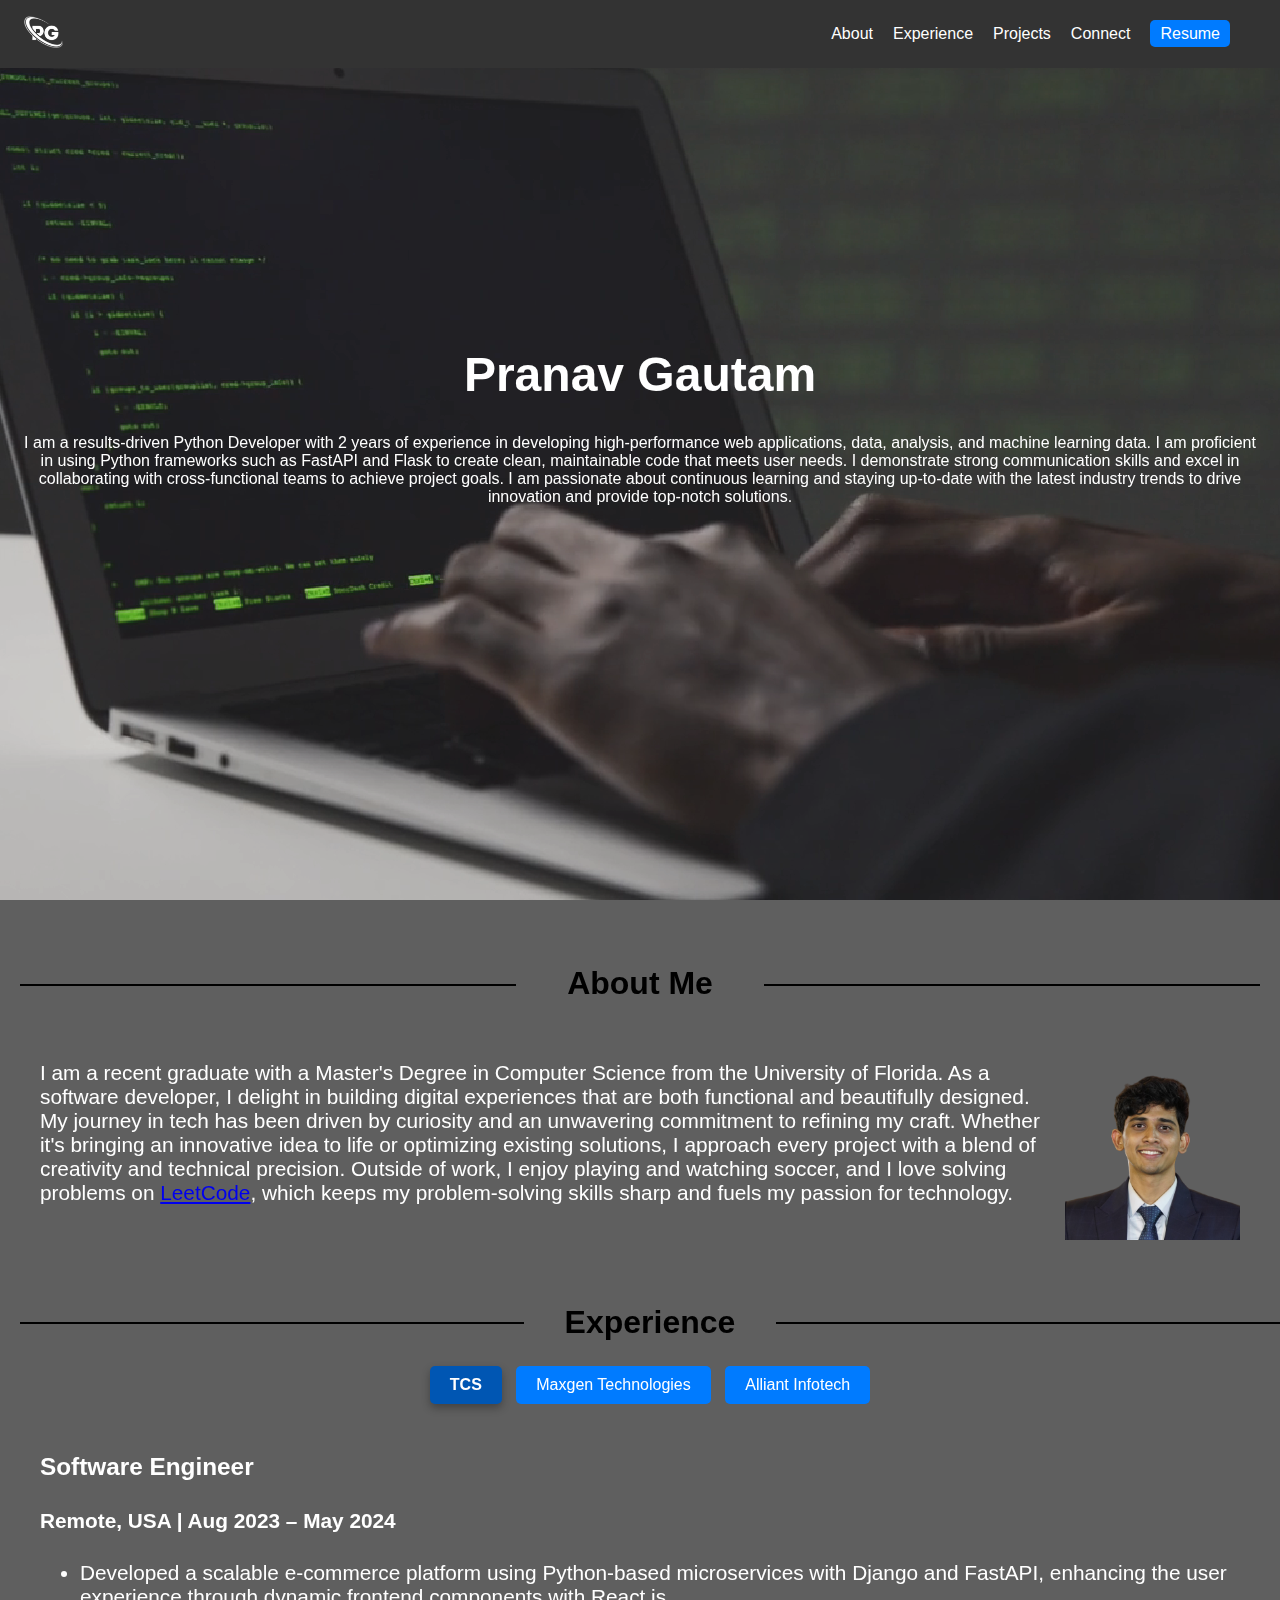
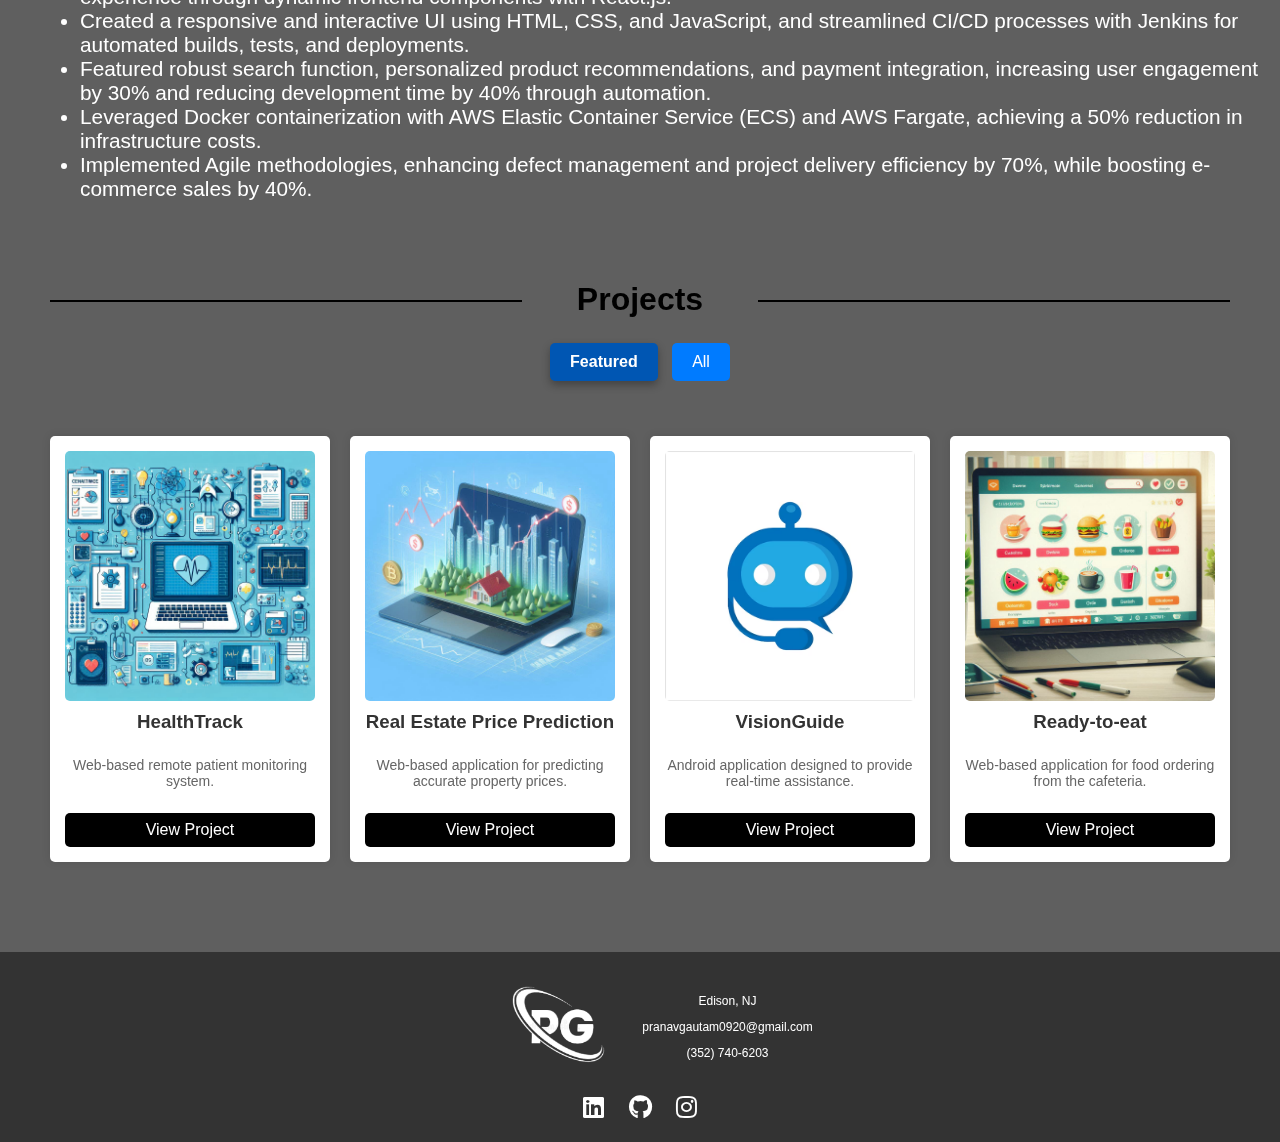
==== commit 8eae0b62: "added playsinline to play the bg video in mobile in index.html" ====
--- a/index.html
+++ b/index.html
@@ -71,7 +71,7 @@
 
     <main id="main-content">
         <section id="intro">
-            <video autoplay muted loop id="background-video">
+            <video autoplay muted loop playsinline id="background-video">
                 <source src="videos/python-code.mp4" type="video/mp4">
                 Your browser does not support the video tag.
             </video>
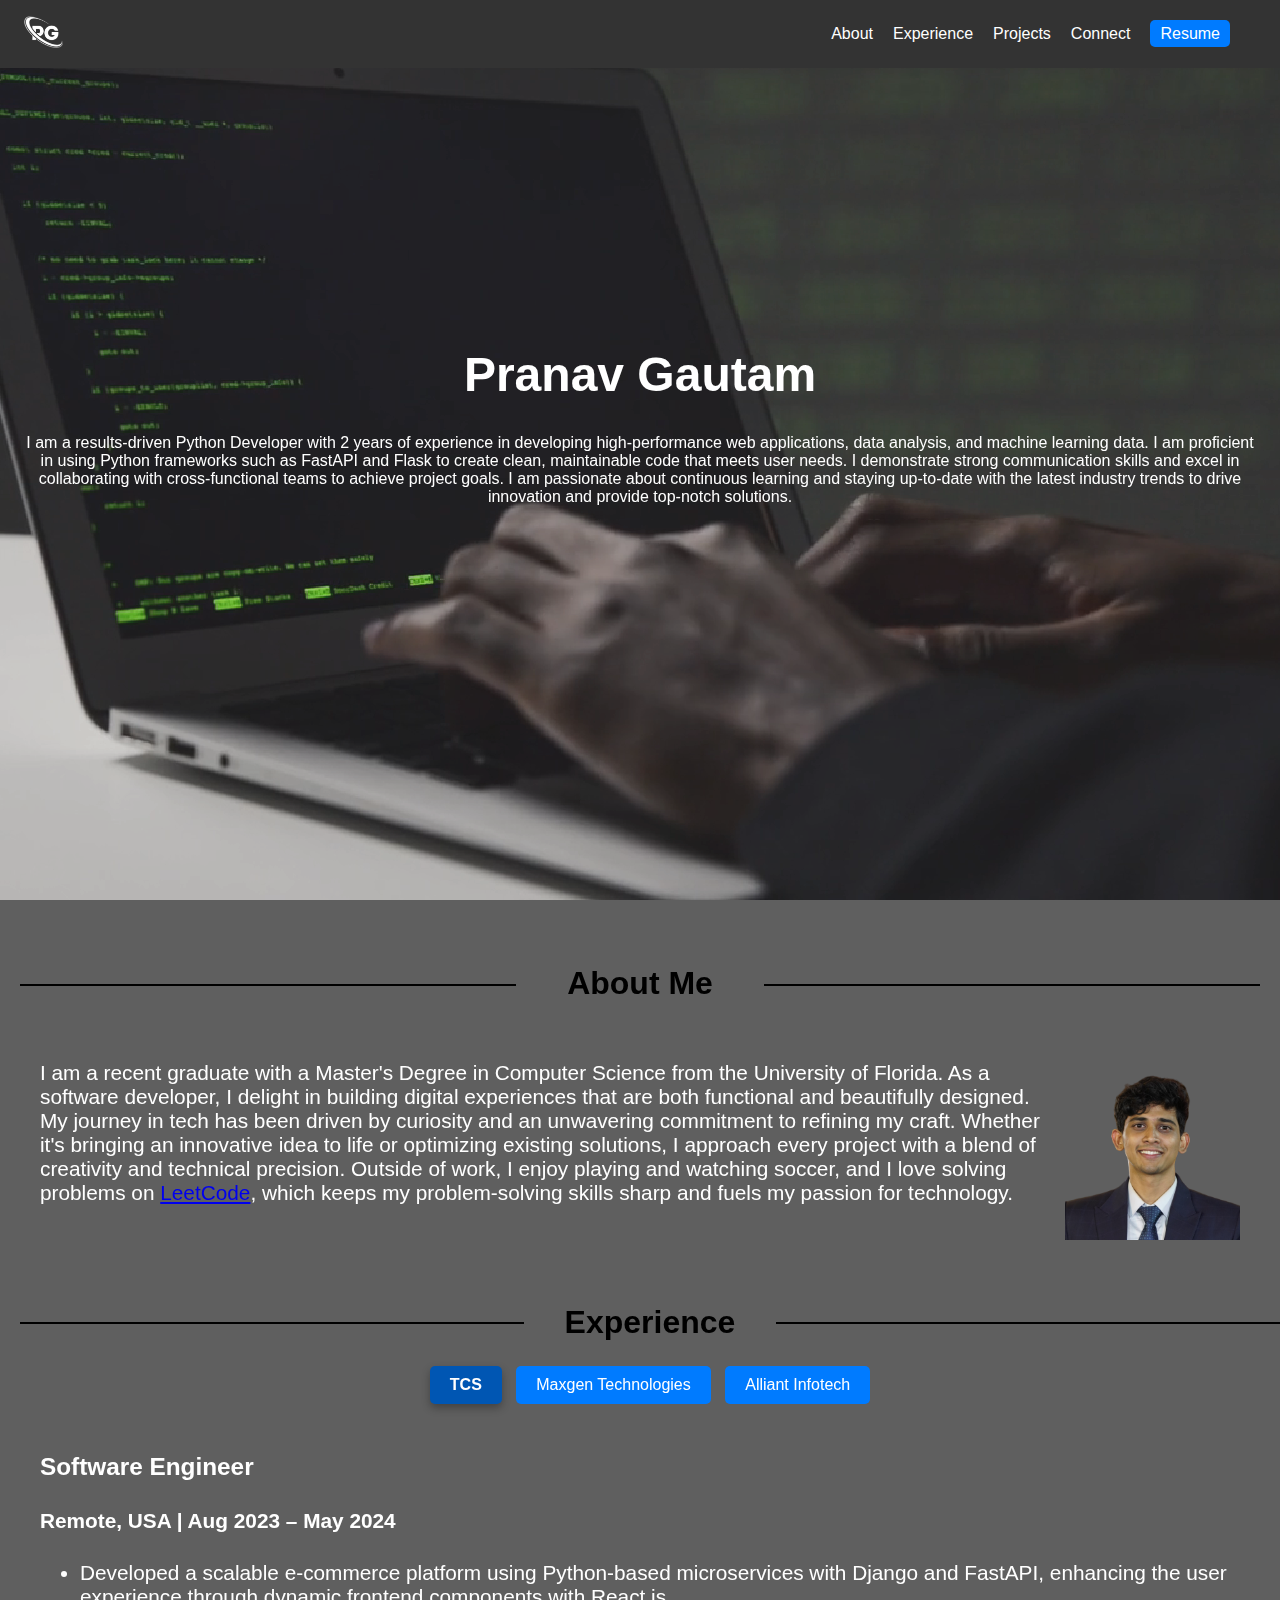
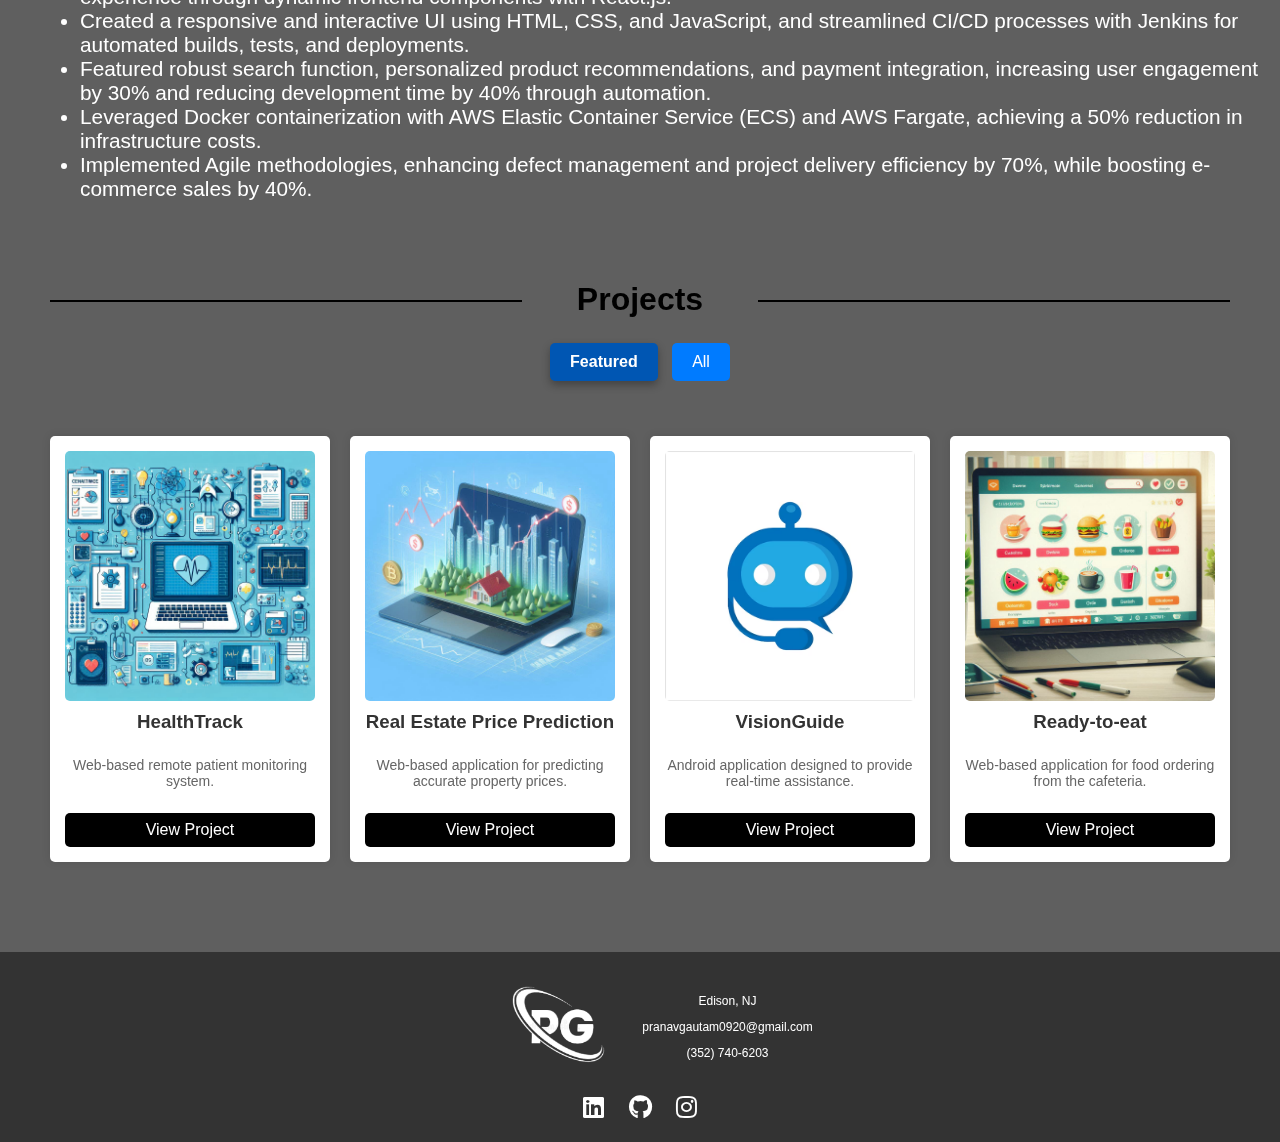
==== commit 4f53b9ce: "removed a reading error" ====
--- a/index.html
+++ b/index.html
@@ -77,7 +77,7 @@
             </video>
             <div class="intro-content">
                 <h1>Pranav Gautam</h1>
-                <p>I am a results-driven Python Developer with 2 years of experience in developing high-performance web applications, data, analysis, and machine learning data. I am proficient in using Python frameworks such as FastAPI and Flask to create clean, maintainable code that meets user needs. I demonstrate strong communication skills and excel in collaborating with cross-functional teams to achieve project goals. I am passionate about continuous learning and staying up-to-date with the latest industry trends to drive innovation and provide top-notch solutions.</p>
+                <p>I am a results-driven Python Developer with 2 years of experience in developing high-performance web applications, data analysis, and machine learning data. I am proficient in using Python frameworks such as FastAPI and Flask to create clean, maintainable code that meets user needs. I demonstrate strong communication skills and excel in collaborating with cross-functional teams to achieve project goals. I am passionate about continuous learning and staying up-to-date with the latest industry trends to drive innovation and provide top-notch solutions.</p>
             </div>
         </section>
 
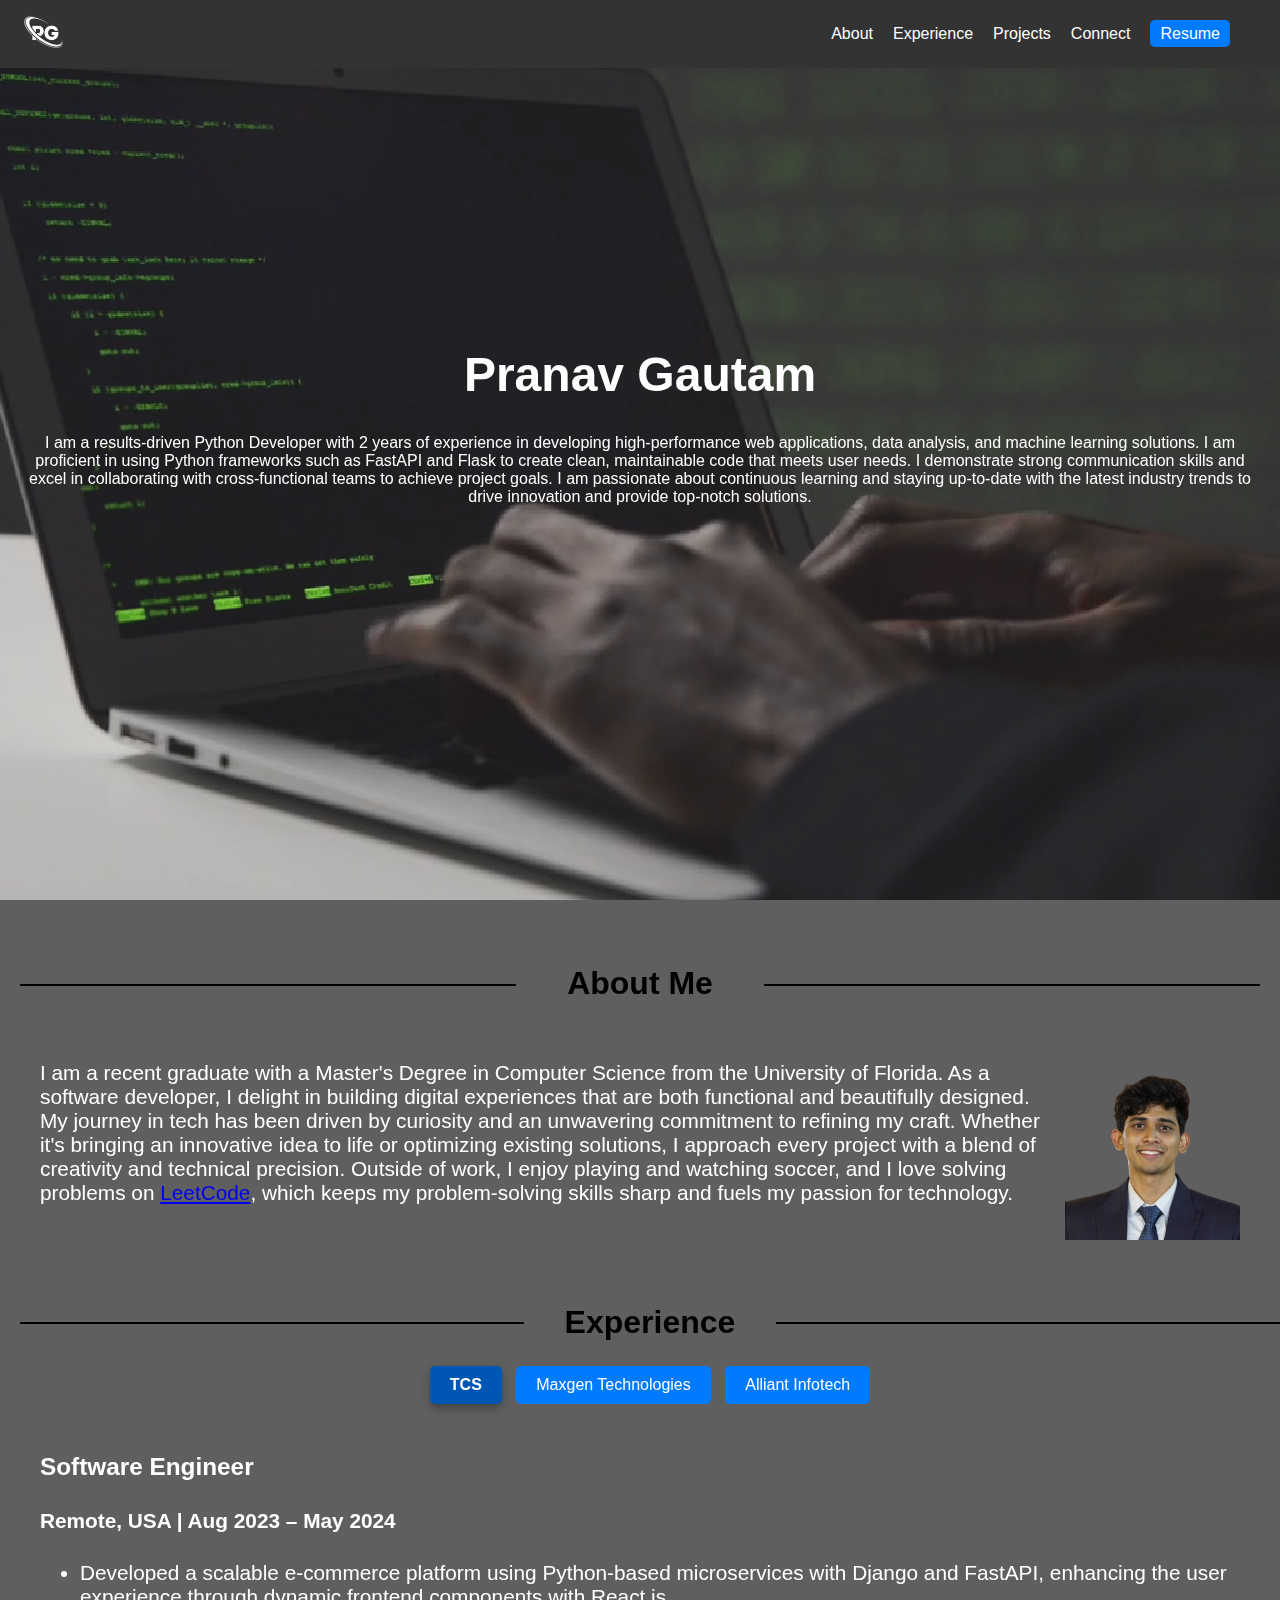
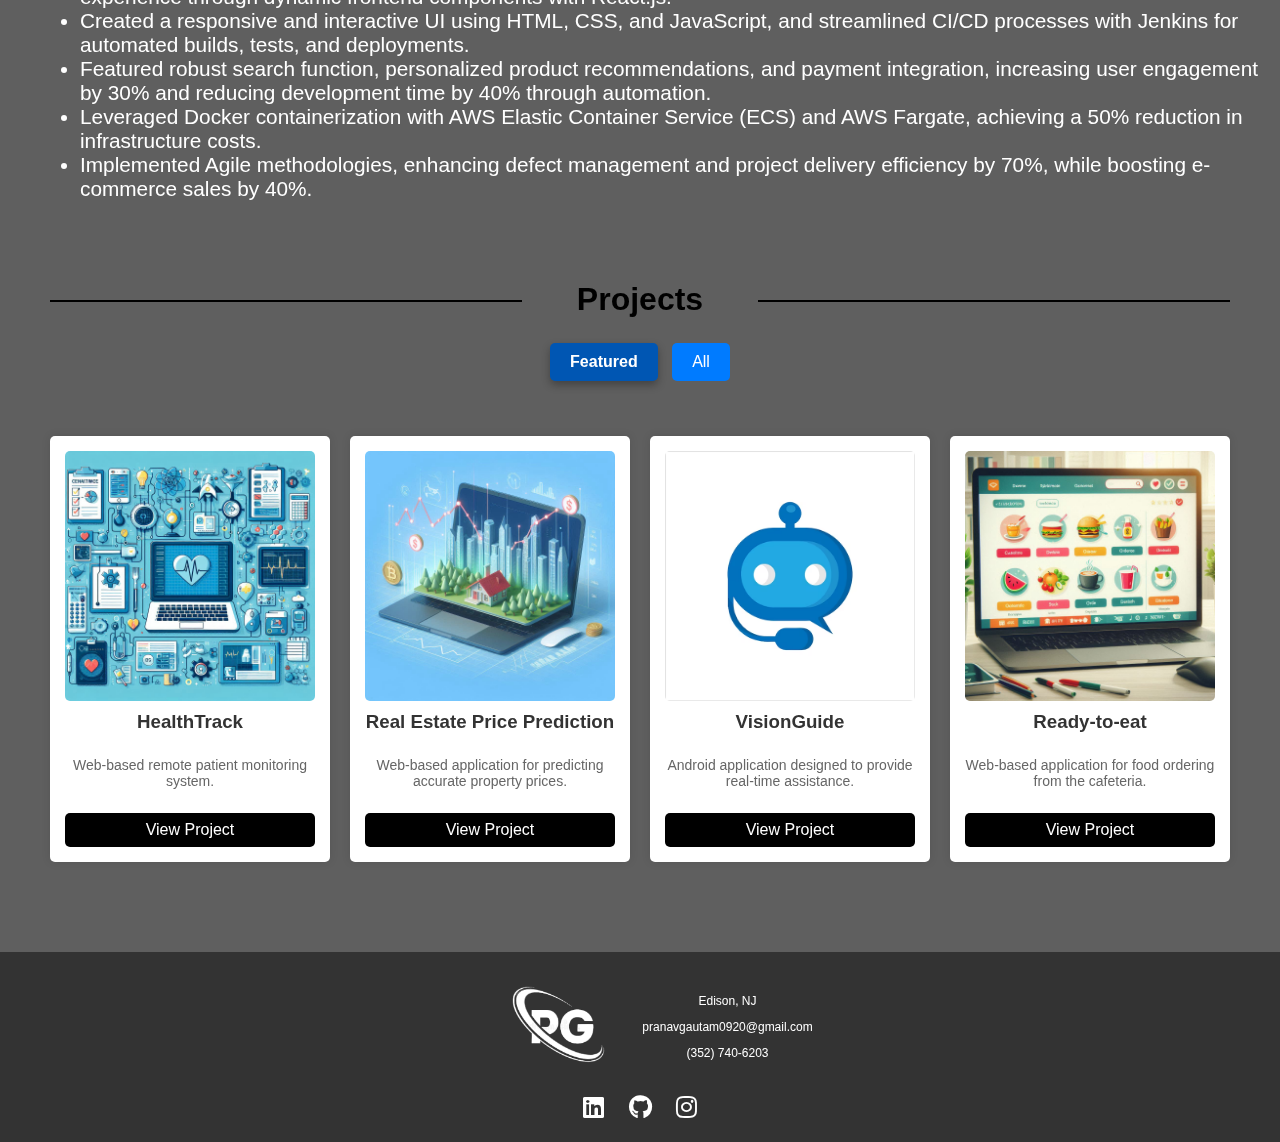
==== commit 12fa3031: "Fixed a typo in summary" ====
--- a/index.html
+++ b/index.html
@@ -77,7 +77,7 @@
             </video>
             <div class="intro-content">
                 <h1>Pranav Gautam</h1>
-                <p>I am a results-driven Python Developer with 2 years of experience in developing high-performance web applications, data analysis, and machine learning data. I am proficient in using Python frameworks such as FastAPI and Flask to create clean, maintainable code that meets user needs. I demonstrate strong communication skills and excel in collaborating with cross-functional teams to achieve project goals. I am passionate about continuous learning and staying up-to-date with the latest industry trends to drive innovation and provide top-notch solutions.</p>
+                <p>I am a results-driven Python Developer with 2 years of experience in developing high-performance web applications, data analysis, and machine learning solutions. I am proficient in using Python frameworks such as FastAPI and Flask to create clean, maintainable code that meets user needs. I demonstrate strong communication skills and excel in collaborating with cross-functional teams to achieve project goals. I am passionate about continuous learning and staying up-to-date with the latest industry trends to drive innovation and provide top-notch solutions.</p>
             </div>
         </section>
 
--- a/styles.css
+++ b/styles.css
@@ -129,7 +129,18 @@
     object-fit: cover;
     opacity: 0.75;
     z-index: -1;
-}
+    pointer-events: none;
+}
+
+#background-video::-webkit-media-controls {
+    display: none !important; /* Hide media controls in WebKit-based browsers */
+}
+
+#background-video::-moz-media-controls {
+    display: none !important; /* Hide media controls in Mozilla-based browsers */
+}
+
+
 
 .intro-content {
     position: relative;
